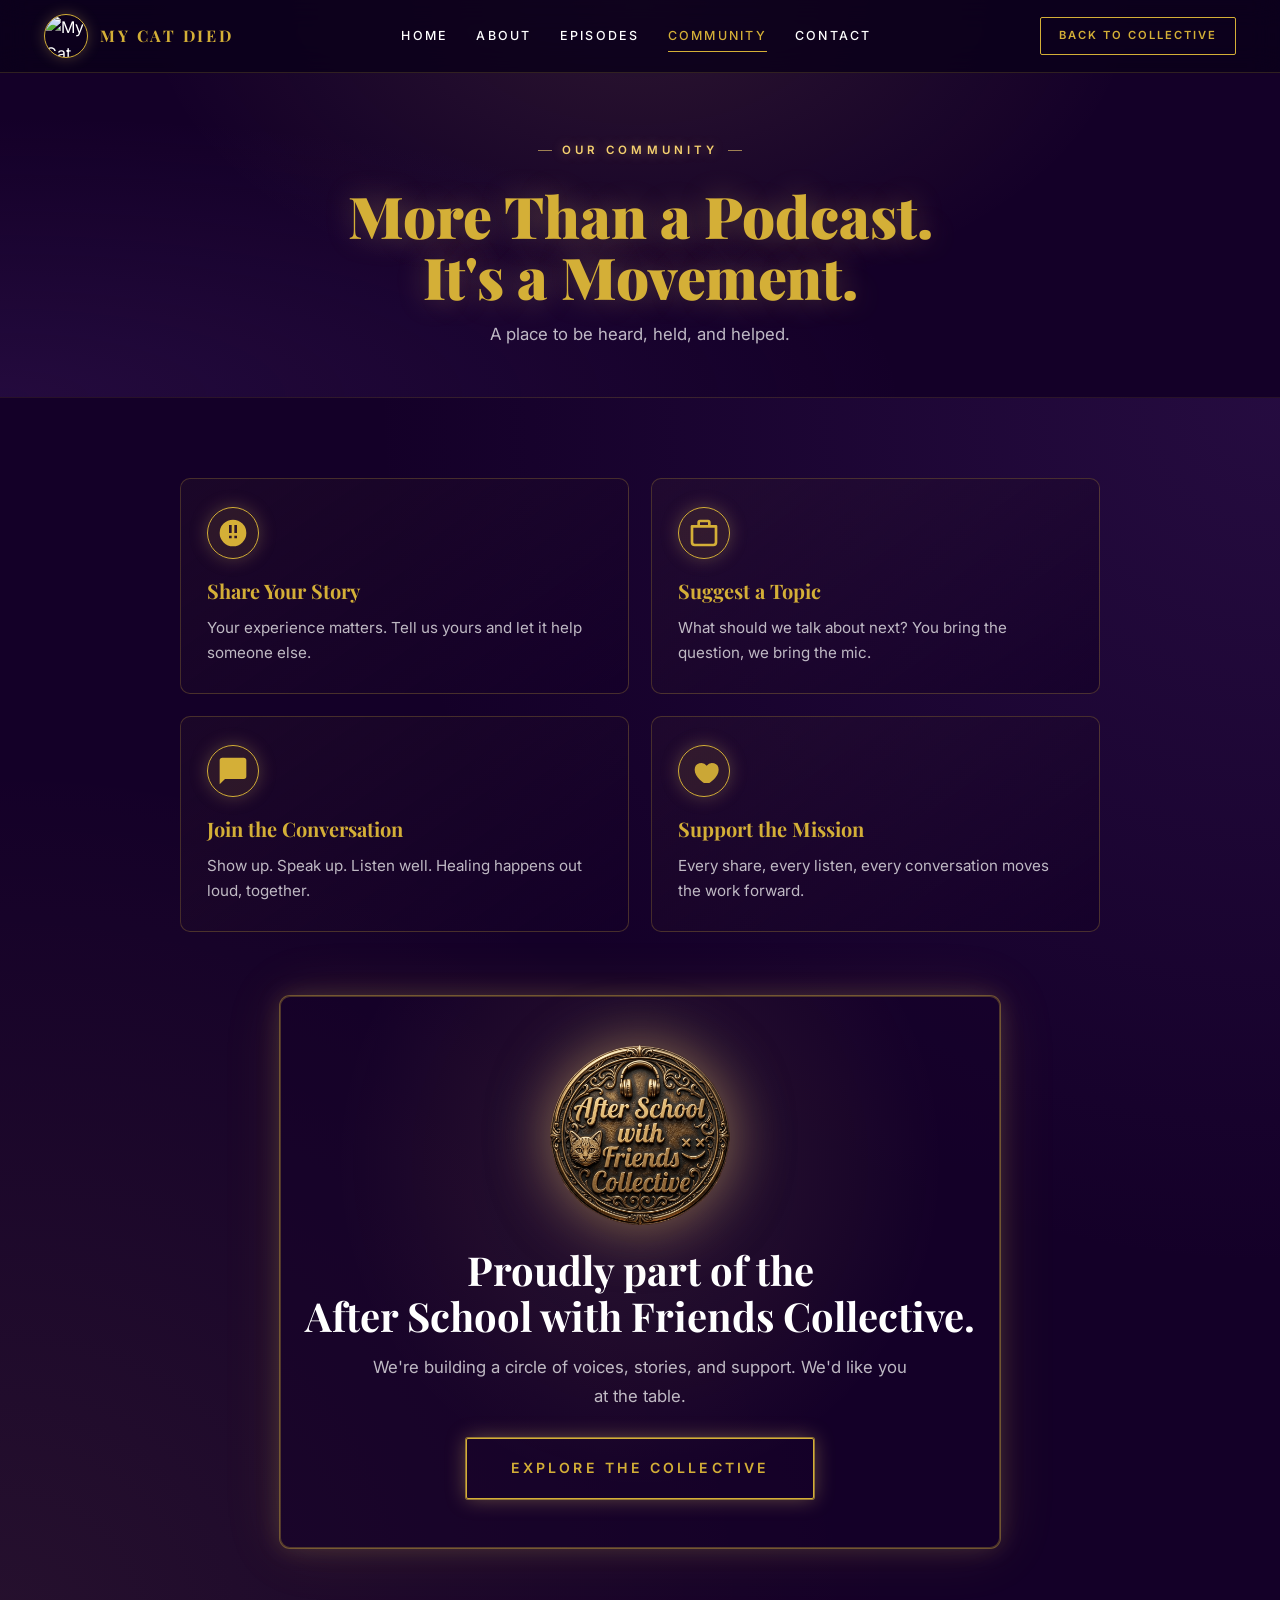
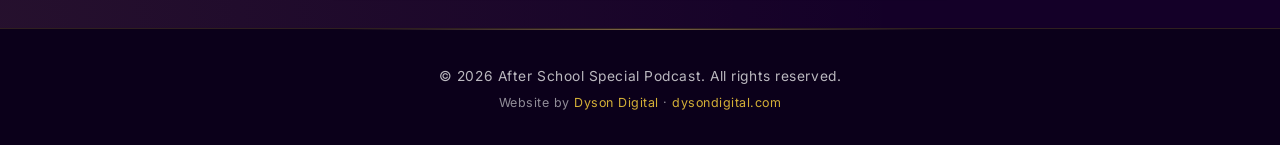
==== community.html @ bdb58368 "Add files via upload" ====
<!DOCTYPE html>
<html lang="en">
<head>
  <meta charset="UTF-8" />
  <meta name="viewport" content="width=device-width, initial-scale=1.0" />
  <meta name="theme-color" content="#140028" />

  <title>Community — My Cat Died Podcast</title>
  <meta name="description" content="Share your story. Suggest a topic. Join the conversation. Support the mission. Proudly part of the After School with Friends Collective." />
  <meta name="robots" content="index, follow" />

  <meta property="og:type" content="website" />
  <meta property="og:title" content="Community — My Cat Died" />
  <meta property="og:description" content="More than a podcast. It's a movement." />
  <meta property="og:image" content="images/collective-stamp.png" />
  <meta property="og:url" content="https://mycatdied.com/community.html" />

  <link rel="icon" type="image/png" href="images/logo-cat.png" />
  <link rel="apple-touch-icon" href="images/logo-cat.png" />
  <link rel="shortcut icon" href="images/logo-cat.png" />

  <link rel="preconnect" href="https://fonts.googleapis.com" />
  <link rel="preconnect" href="https://fonts.gstatic.com" crossorigin />
  <link href="https://fonts.googleapis.com/css2?family=Playfair+Display:ital,wght@0,400;0,700;0,900;1,400&family=Inter:wght@300;400;500;600;700&display=swap" rel="stylesheet" />

  <link rel="stylesheet" href="style.css" />

  <script type="application/ld+json">
  {
    "@context": "https://schema.org",
    "@type": "WebPage",
    "name": "Community — My Cat Died",
    "url": "https://mycatdied.com/community.html"
  }
  </script>

  <!-- Google tag (gtag.js) -->
  <script async src="https://www.googletagmanager.com/gtag/js?id=G-XLEHWOXNBV"></script>
  <script>
    window.dataLayer = window.dataLayer || [];
    function gtag(){dataLayer.push(arguments);}
    gtag('js', new Date());
    gtag('config', 'G-XLEHWOXNBV');
  </script>

  <!-- Microsoft Clarity -->
  <script type="text/javascript">
    (function(c,l,a,r,i,t,y){
      c[a]=c[a]||function(){(c[a].q=c[a].q||[]).push(arguments)};
      t=l.createElement(r);t.async=1;t.src="https://www.clarity.ms/tag/"+i;
      y=l.getElementsByTagName(r)[0];y.parentNode.insertBefore(t,y);
    })(window, document, "clarity", "script", "w18806kn40");
  </script>
</head>
<body>

  <header class="site-header" id="siteHeader">
    <div class="container header-inner">
      <a href="index.html" class="brand" aria-label="My Cat Died home">
        <img src="images/logo-cat.png" alt="My Cat Died" width="48" height="48" loading="eager" />
        <span class="brand-text">MY CAT DIED</span>
      </a>
      <nav class="primary-nav" aria-label="Primary">
        <a href="index.html">Home</a>
        <a href="about.html">About</a>
        <a href="episodes.html">Episodes</a>
        <a href="community.html" class="active">Community</a>
        <a href="contact.html">Contact</a>
      </nav>
      <a href="https://afterschoolspecialpodcast.com/collective.html" class="btn-collective" target="_blank" rel="noopener">Back to Collective</a>
      <button class="nav-toggle" id="navToggle" aria-label="Open menu" aria-expanded="false" aria-controls="mobileMenu">
        <span></span><span></span><span></span>
      </button>
    </div>
    <div class="mobile-menu" id="mobileMenu" aria-hidden="true">
      <a href="index.html">Home</a>
      <a href="about.html">About</a>
      <a href="episodes.html">Episodes</a>
      <a href="community.html">Community</a>
      <a href="contact.html">Contact</a>
      <a href="https://afterschoolspecialpodcast.com/collective.html" class="mobile-collective" target="_blank" rel="noopener">Back to Collective</a>
    </div>
  </header>

  <main>
    <section class="page-hero">
      <div class="container reveal">
        <span class="section-kicker">Our Community</span>
        <h1 class="page-title">More Than a Podcast.<br/>It's a Movement.</h1>
        <p class="page-sub">A place to be heard, held, and helped.</p>
      </div>
    </section>

    <section class="community-grid-section">
      <div class="container">
        <ul class="community-grid">
          <li class="community-card reveal">
            <div class="community-icon" aria-hidden="true">
              <svg viewBox="0 0 24 24" width="32" height="32"><path fill="currentColor" d="M12 2a10 10 0 1 0 10 10A10 10 0 0 0 12 2Zm-1 14H9v-2h2Zm0-4H9V6h2Zm4 4h-2v-2h2Zm0-4h-2V6h2Z"/></svg>
            </div>
            <h3>Share Your Story</h3>
            <p>Your experience matters. Tell us yours and let it help someone else.</p>
          </li>

          <li class="community-card reveal">
            <div class="community-icon" aria-hidden="true">
              <svg viewBox="0 0 24 24" width="32" height="32"><path fill="currentColor" d="M21 6h-4V4a2 2 0 0 0-2-2H9a2 2 0 0 0-2 2v2H3a1 1 0 0 0-1 1v12a3 3 0 0 0 3 3h14a3 3 0 0 0 3-3V7a1 1 0 0 0-1-1ZM9 4h6v2H9Zm11 15a1 1 0 0 1-1 1H5a1 1 0 0 1-1-1V8h16Z"/></svg>
            </div>
            <h3>Suggest a Topic</h3>
            <p>What should we talk about next? You bring the question, we bring the mic.</p>
          </li>

          <li class="community-card reveal">
            <div class="community-icon" aria-hidden="true">
              <svg viewBox="0 0 24 24" width="32" height="32"><path fill="currentColor" d="M20 2H4a2 2 0 0 0-2 2v18l4-4h14a2 2 0 0 0 2-2V4a2 2 0 0 0-2-2Z"/></svg>
            </div>
            <h3>Join the Conversation</h3>
            <p>Show up. Speak up. Listen well. Healing happens out loud, together.</p>
          </li>

          <li class="community-card reveal">
            <div class="community-icon" aria-hidden="true">
              <svg viewBox="0 0 24 24" width="32" height="32"><path fill="currentColor" d="M12 21s-7-4.5-7-10a5 5 0 0 1 9-3 5 5 0 0 1 9 3c0 5.5-7 10-7 10z" opacity=".95"/></svg>
            </div>
            <h3>Support the Mission</h3>
            <p>Every share, every listen, every conversation moves the work forward.</p>
          </li>
        </ul>

        <div class="community-collective reveal">
          <img src="images/collective-stamp.png" alt="After School with Friends Collective seal" width="180" height="180" loading="lazy" class="community-stamp" />
          <h2 class="section-title">Proudly part of the<br/>After School with Friends Collective.</h2>
          <p>We're building a circle of voices, stories, and support. We'd like you at the table.</p>
          <a href="https://afterschoolspecialpodcast.com/collective.html" class="btn btn-gold btn-large btn-glow" target="_blank" rel="noopener">Explore the Collective</a>
        </div>
      </div>
    </section>
  </main>

  <footer class="site-footer">
    <div class="container">
      <p class="footer-copy">&copy; 2026 After School Special Podcast. All rights reserved.</p>
      <p class="footer-credit">Website by <a href="https://dysondigital.com/" target="_blank" rel="noopener">Dyson Digital</a> &middot; <a href="https://dysondigital.com/" target="_blank" rel="noopener">dysondigital.com</a></p>
    </div>
  </footer>

  <script src="script.js" defer></script>
</body>
</html>
---- style.css ----
/* =================================================================
   MY CAT DIED — After School with Friends Collective
   Multi-page external stylesheet
   Aesthetic: Sci-Fi Pop Art × Art Deco × Neon Glow × Poster Composition
   ================================================================= */

/* ---------- Tokens ---------- */
:root {
  --bg-base:        #0b001a;
  --bg-lifted:      #140028;
  --bg-secondary:   #1a0033;
  --bg-soft:        #f8f4ff;

  --gold:           #d4af37;
  --gold-warm:      #b8932e;
  --glow:           #f5d06f;
  --glow-soft:      rgba(245, 208, 111, 0.35);

  --text-light:     #ffffff;
  --text-dark:      #1a0033;
  --text-muted:     rgba(255, 255, 255, 0.72);
  --text-muted-2:   rgba(255, 255, 255, 0.55);

  --font-display:   'Playfair Display', Georgia, serif;
  --font-body:      'Inter', -apple-system, BlinkMacSystemFont, 'Segoe UI', sans-serif;

  --max-w:          1240px;
  --pad-section:    80px;
  --pad-section-m:  48px;
  --radius-sm:      4px;
  --radius-md:      10px;

  --glow-gold:      0 0 0 1px rgba(212, 175, 55, 0.4),
                    0 0 24px rgba(245, 208, 111, 0.18),
                    0 0 60px rgba(212, 175, 55, 0.12);
  --glow-button:    0 0 0 1px rgba(212, 175, 55, 0.6),
                    0 0 20px rgba(245, 208, 111, 0.35);
  --glow-button-hv: 0 0 0 1px rgba(245, 208, 111, 0.9),
                    0 0 32px rgba(245, 208, 111, 0.6),
                    0 0 60px rgba(245, 208, 111, 0.3);

  --ease:           cubic-bezier(0.4, 0, 0.2, 1);
  --header-h:       72px;
}

/* ---------- Reset ---------- */
*, *::before, *::after { box-sizing: border-box; }
html { scroll-behavior: smooth; -webkit-text-size-adjust: 100%; }
body {
  margin: 0;
  font-family: var(--font-body);
  font-weight: 400;
  line-height: 1.6;
  color: var(--text-light);
  background: var(--bg-base);
  overflow-x: hidden;
  min-height: 100vh;
  -webkit-font-smoothing: antialiased;
  -moz-osx-font-smoothing: grayscale;
}
img, video, iframe { display: block; max-width: 100%; }
a { color: inherit; text-decoration: none; }
button { font-family: inherit; cursor: pointer; border: none; background: none; }
input, textarea { font-family: inherit; }

.container {
  max-width: var(--max-w);
  margin: 0 auto;
  padding-left: 24px;
  padding-right: 24px;
  width: 100%;
}

.reveal {
  opacity: 0;
  transform: translateY(20px);
  transition: opacity 0.8s var(--ease), transform 0.8s var(--ease);
}
.reveal.is-visible { opacity: 1; transform: translateY(0); }

/* =================================================================
   HEADER
   ================================================================= */
.site-header {
  position: fixed;
  top: 0; left: 0; right: 0;
  z-index: 100;
  padding: 14px 0;
  background: rgba(11, 0, 26, 0.85);
  backdrop-filter: blur(14px);
  -webkit-backdrop-filter: blur(14px);
  border-bottom: 1px solid rgba(212, 175, 55, 0.18);
  transition: padding 0.3s var(--ease), background 0.3s var(--ease);
}
.site-header.scrolled {
  padding: 10px 0;
  background: rgba(11, 0, 26, 0.95);
  border-bottom-color: rgba(212, 175, 55, 0.3);
}
.header-inner {
  display: flex;
  align-items: center;
  justify-content: space-between;
  gap: 20px;
}
.brand {
  display: flex;
  align-items: center;
  gap: 12px;
  flex-shrink: 0;
}
.brand img {
  width: 44px; height: 44px;
  border-radius: 50%;
  border: 1.5px solid var(--gold);
  object-fit: cover;
  box-shadow: 0 0 14px rgba(245, 208, 111, 0.25);
}
.brand-text {
  font-family: var(--font-display);
  font-weight: 700;
  font-size: 1rem;
  letter-spacing: 0.16em;
  color: var(--gold);
}
.primary-nav {
  display: flex;
  gap: 28px;
  flex: 1;
  justify-content: center;
}
.primary-nav a {
  font-size: 0.78rem;
  font-weight: 500;
  letter-spacing: 0.18em;
  text-transform: uppercase;
  color: var(--text-light);
  position: relative;
  padding: 4px 0;
  transition: color 0.25s var(--ease);
}
.primary-nav a::after {
  content: "";
  position: absolute;
  left: 0; bottom: -2px;
  width: 0; height: 1px;
  background: var(--gold);
  transition: width 0.3s var(--ease);
}
.primary-nav a:hover { color: var(--gold); }
.primary-nav a:hover::after,
.primary-nav a.active::after { width: 100%; }
.primary-nav a.active { color: var(--gold); }

.btn-collective {
  display: inline-block;
  padding: 9px 18px;
  font-size: 0.7rem;
  font-weight: 600;
  letter-spacing: 0.18em;
  text-transform: uppercase;
  color: var(--gold);
  border: 1px solid var(--gold);
  border-radius: 2px;
  white-space: nowrap;
  transition: background 0.25s var(--ease), color 0.25s var(--ease),
              box-shadow 0.25s var(--ease), transform 0.25s var(--ease);
  flex-shrink: 0;
}
.btn-collective:hover {
  background: var(--gold);
  color: var(--text-dark);
  box-shadow: 0 0 22px rgba(245, 208, 111, 0.45);
  transform: translateY(-1px);
}

.nav-toggle {
  display: none;
  width: 42px; height: 42px;
  padding: 9px;
  border: 1px solid rgba(212, 175, 55, 0.4);
  border-radius: var(--radius-sm);
  flex-direction: column;
  justify-content: space-between;
}
.nav-toggle span {
  display: block;
  height: 2px;
  background: var(--gold);
  transition: transform 0.3s var(--ease), opacity 0.3s var(--ease);
}
.nav-toggle.open span:nth-child(1) { transform: translateY(8px) rotate(45deg); }
.nav-toggle.open span:nth-child(2) { opacity: 0; }
.nav-toggle.open span:nth-child(3) { transform: translateY(-8px) rotate(-45deg); }

.mobile-menu {
  display: none;
  flex-direction: column;
  background: var(--bg-secondary);
  border-top: 1px solid rgba(212, 175, 55, 0.22);
  max-height: 0;
  overflow: hidden;
  transition: max-height 0.4s var(--ease);
}
.mobile-menu.open { max-height: 500px; }
.mobile-menu a {
  padding: 16px 24px;
  border-bottom: 1px solid rgba(212, 175, 55, 0.08);
  font-size: 0.86rem;
  letter-spacing: 0.18em;
  text-transform: uppercase;
  color: var(--text-light);
  transition: color 0.2s var(--ease), background 0.2s var(--ease);
}
.mobile-menu a:last-child { border-bottom: none; }
.mobile-menu a:hover { color: var(--gold); background: rgba(212, 175, 55, 0.05); }
.mobile-collective { color: var(--gold) !important; }

/* =================================================================
   BUTTONS
   ================================================================= */
.btn {
  display: inline-block;
  padding: 14px 32px;
  font-size: 0.82rem;
  font-weight: 600;
  letter-spacing: 0.22em;
  text-transform: uppercase;
  border-radius: 2px;
  border: 1.5px solid transparent;
  white-space: nowrap;
  transition: transform 0.25s var(--ease), box-shadow 0.3s var(--ease),
              background 0.25s var(--ease), color 0.25s var(--ease),
              border-color 0.25s var(--ease);
}
.btn-large { padding: 18px 44px; font-size: 0.88rem; }
.btn-gold {
  background: transparent;
  color: var(--gold);
  border-color: var(--gold);
  box-shadow: var(--glow-button);
}
.btn-gold:hover {
  background: var(--gold);
  color: var(--text-dark);
  border-color: var(--glow);
  transform: translateY(-2px) scale(1.02);
  box-shadow: var(--glow-button-hv);
}
.btn-glow { box-shadow: var(--glow-button); }

/* =================================================================
   HERO — LAYERED SCENE + VIDEO FOREGROUND
   ================================================================= */
.hero {
  position: relative;
  min-height: 100vh;
  padding-top: var(--header-h);
  display: flex;
  align-items: center;
  overflow: hidden;
  background: var(--bg-base);
}

.hero-scene {
  position: absolute;
  inset: 0;
  z-index: 0;
  pointer-events: none;
  overflow: hidden;
}
.hero-scene .layer {
  position: absolute;
  display: block;
  pointer-events: none;
  will-change: transform;
}

/* L1 — Sky background */
.layer-bg {
  top: 0; left: -2%;
  width: 104%;
  height: 100%;
  object-fit: cover;
  animation: drift-bg 60s ease-in-out infinite alternate;
}
@keyframes drift-bg {
  from { transform: translateX(0); }
  to   { transform: translateX(-2%); }
}

/* L2 — City far */
.layer-city-1 {
  bottom: 0; left: -3%;
  width: 106%;
  opacity: 0.85;
  animation: drift-city-far 70s ease-in-out infinite alternate;
}
@keyframes drift-city-far {
  from { transform: translateX(0); }
  to   { transform: translateX(2%); }
}

/* L3 — City near */
.layer-city-3 {
  bottom: 0; left: -5%;
  width: 110%;
  animation: drift-city-near 40s ease-in-out infinite alternate;
}
@keyframes drift-city-near {
  from { transform: translateX(0); }
  to   { transform: translateX(3%); }
}

/* L4 — Palms */
.layer-palms {
  bottom: 0; right: -2%;
  width: 50%;
  max-width: 700px;
  transform-origin: bottom center;
  animation: sway 8s ease-in-out infinite;
}
@keyframes sway {
  0%, 100% { transform: rotate(-0.6deg); }
  50%      { transform: rotate(0.6deg); }
}

/* Ships — three independent drift paths */
.layer-ship-1 {
  top: 14%;
  left: 10%;
  width: 14%;
  max-width: 200px;
  min-width: 80px;
  filter: drop-shadow(0 0 18px rgba(245, 208, 111, 0.45));
  animation: ship-float-1 12s ease-in-out infinite;
}
@keyframes ship-float-1 {
  0%   { transform: translate(0, 0); }
  25%  { transform: translate(10px, -8px); }
  50%  { transform: translate(0, -14px); }
  75%  { transform: translate(-10px, -6px); }
  100% { transform: translate(0, 0); }
}

.layer-ship-2 {
  top: 6%;
  right: 18%;
  width: 11%;
  max-width: 150px;
  min-width: 60px;
  filter: drop-shadow(0 0 14px rgba(245, 208, 111, 0.4));
  animation: ship-float-2 16s ease-in-out infinite;
}
@keyframes ship-float-2 {
  0%   { transform: translate(0, 0) rotate(-2deg); }
  33%  { transform: translate(-14px, 6px) rotate(-1deg); }
  66%  { transform: translate(8px, -8px) rotate(-3deg); }
  100% { transform: translate(0, 0) rotate(-2deg); }
}

.layer-ship-3 {
  top: 22%;
  right: 6%;
  width: 9%;
  max-width: 130px;
  min-width: 50px;
  filter: drop-shadow(0 0 12px rgba(245, 208, 111, 0.4));
  animation: ship-float-3 20s ease-in-out infinite;
}
@keyframes ship-float-3 {
  0%   { transform: translate(0, 0); }
  50%  { transform: translate(-18px, -10px); }
  100% { transform: translate(0, 0); }
}

/* =================================================================
   VIDEO FOREGROUND — the focal point
   ================================================================= */
.hero-video-stage {
  position: absolute;
  bottom: 0;
  right: 0;
  width: 58%;
  max-width: 820px;
  height: 88%;
  z-index: 5;
  pointer-events: none;
  display: flex;
  align-items: flex-end;
  justify-content: center;
}
.hero-video-glow {
  position: absolute;
  inset: 0;
  background: radial-gradient(ellipse at 50% 55%,
    rgba(245, 208, 111, 0.32) 0%,
    rgba(212, 175, 55, 0.18) 30%,
    transparent 65%);
  filter: blur(18px);
  animation: glow-pulse 5s ease-in-out infinite;
  z-index: -1;
  pointer-events: none;
}
@keyframes glow-pulse {
  0%, 100% { opacity: 0.7; }
  50%      { opacity: 1; }
}
.hero-video {
  width: 100%;
  height: 100%;
  object-fit: contain;
  object-position: bottom center;
  filter: brightness(1.08) saturate(1.05);
  animation: video-breathe 7s ease-in-out infinite;
  border-radius: 0;
  background: transparent;
}
@keyframes video-breathe {
  0%, 100% { transform: translateY(0) scale(1); }
  50%      { transform: translateY(-4px) scale(1.012); }
}

/* Bottom edge fade so layers blend into next section */
.hero::after {
  content: "";
  position: absolute;
  bottom: 0; left: 0; right: 0;
  height: 80px;
  background: linear-gradient(180deg, transparent, var(--bg-base));
  z-index: 9;
  pointer-events: none;
}

/* Hero copy */
.hero-content {
  position: relative;
  z-index: 10;
  width: 100%;
  padding: 60px 0 80px;
}
.hero-copy {
  max-width: 580px;
  animation: fadeUp 1.2s var(--ease) both;
}
@keyframes fadeUp {
  from { opacity: 0; transform: translateY(24px); }
  to   { opacity: 1; transform: translateY(0); }
}
.hero-logo {
  width: 240px;
  height: auto;
  margin-bottom: 24px;
  filter: drop-shadow(0 0 20px rgba(245, 208, 111, 0.4));
}
.hero-title {
  font-family: var(--font-display);
  font-weight: 900;
  font-size: clamp(2.6rem, 7vw, 5.5rem);
  letter-spacing: 0.02em;
  line-height: 0.95;
  margin: 0 0 14px;
  color: var(--gold);
  text-shadow: 0 0 40px rgba(245, 208, 111, 0.45),
               0 4px 18px rgba(0, 0, 0, 0.6);
}
.hero-tagline {
  font-family: var(--font-display);
  font-style: italic;
  font-weight: 400;
  font-size: clamp(1.1rem, 2.4vw, 1.6rem);
  color: var(--glow);
  margin: 0 0 32px;
  text-shadow: 0 2px 12px rgba(0, 0, 0, 0.5);
}
.hero-ctas {
  display: flex;
  align-items: center;
  flex-wrap: wrap;
  gap: 18px;
}
.platform-icons {
  display: flex;
  gap: 10px;
  list-style: none;
  margin: 0;
  padding: 0;
}
.platform-icons a {
  display: inline-flex;
  align-items: center;
  justify-content: center;
  width: 42px;
  height: 42px;
  border-radius: 50%;
  background: rgba(11, 0, 26, 0.55);
  border: 1px solid rgba(212, 175, 55, 0.5);
  color: var(--gold);
  transition: transform 0.25s var(--ease), color 0.25s var(--ease),
              border-color 0.25s var(--ease), box-shadow 0.25s var(--ease);
}
.platform-icons a:hover {
  color: var(--glow);
  border-color: var(--glow);
  transform: translateY(-2px);
  box-shadow: 0 0 18px rgba(245, 208, 111, 0.5);
}

/* =================================================================
   SECTION HEADS
   ================================================================= */
.section-head { text-align: center; margin-bottom: 40px; }
.section-kicker {
  display: inline-block;
  font-size: 0.72rem;
  font-weight: 600;
  letter-spacing: 0.35em;
  text-transform: uppercase;
  color: var(--glow);
  margin-bottom: 14px;
  position: relative;
  padding: 0 24px;
  text-shadow: 0 0 12px rgba(245, 208, 111, 0.4);
}
.section-kicker::before,
.section-kicker::after {
  content: "";
  position: absolute;
  top: 50%;
  width: 14px; height: 1px;
  background: var(--glow);
  opacity: 0.6;
}
.section-kicker::before { left: 0; }
.section-kicker::after  { right: 0; }
.section-title {
  font-family: var(--font-display);
  font-weight: 700;
  font-size: clamp(1.8rem, 4vw, 2.5rem);
  line-height: 1.15;
  margin: 0 0 14px;
  color: var(--text-light);
}
.section-sub {
  font-size: 1rem;
  color: var(--text-muted);
  max-width: 620px;
  margin: 0 auto;
  line-height: 1.7;
}

/* =================================================================
   2. PODCAST STRIP
   ================================================================= */
.description {
  padding: var(--pad-section) 0;
  background:
    radial-gradient(ellipse at 50% 0%, rgba(212, 175, 55, 0.08), transparent 50%),
    var(--bg-lifted);
  text-align: center;
}
.description-title {
  font-family: var(--font-display);
  font-weight: 700;
  font-size: clamp(1.5rem, 3.5vw, 2.2rem);
  margin: 0 0 18px;
  color: var(--gold);
  letter-spacing: 0.04em;
  text-transform: uppercase;
}
.description-sub {
  margin: 6px auto;
  font-size: 1.05rem;
  color: var(--text-muted);
  max-width: 720px;
  line-height: 1.7;
}

/* =================================================================
   3. FEATURED EPISODE
   ================================================================= */
.featured {
  padding: var(--pad-section) 0;
  background:
    radial-gradient(ellipse at 80% 100%, rgba(107, 58, 160, 0.18), transparent 50%),
    var(--bg-secondary);
}
.featured-frame {
  max-width: 860px;
  margin: 0 auto;
  padding: 18px;
  background: linear-gradient(145deg, rgba(212, 175, 55, 0.05), rgba(20, 0, 40, 0.6));
  border: 1px solid var(--gold);
  border-radius: var(--radius-md);
  box-shadow: var(--glow-gold);
  transition: box-shadow 0.3s var(--ease), transform 0.3s var(--ease);
}
.featured-frame:hover {
  transform: translateY(-2px);
  box-shadow: 0 0 0 1px rgba(245, 208, 111, 0.6),
              0 0 32px rgba(245, 208, 111, 0.3),
              0 0 80px rgba(212, 175, 55, 0.18);
}
.featured-frame-spacer { margin-top: 56px; }
.spotify-embed {
  width: 100%;
  border: 0;
  border-radius: var(--radius-sm);
  background: var(--bg-secondary);
  display: block;
}

/* =================================================================
   4. PROUDLY PART OF
   ================================================================= */
.proudly {
  padding: calc(var(--pad-section) + 20px) 0;
  background:
    radial-gradient(ellipse at 50% 30%, rgba(245, 208, 111, 0.12), transparent 55%),
    radial-gradient(ellipse at 20% 80%, rgba(107, 58, 160, 0.25), transparent 50%),
    linear-gradient(180deg, var(--bg-secondary), var(--bg-lifted));
  position: relative;
  overflow: hidden;
  text-align: center;
}
.proudly-compact { padding: var(--pad-section) 0; }
.proudly-watermark {
  position: absolute;
  top: 50%; left: 50%;
  transform: translate(-50%, -50%);
  width: 90%;
  max-width: 700px;
  height: auto;
  opacity: 0.05;
  pointer-events: none;
  filter: brightness(2);
}
.proudly-inner {
  position: relative;
  z-index: 1;
  max-width: 720px;
}
.proudly-stamp {
  width: 180px; height: 180px;
  margin: 0 auto 32px;
  object-fit: contain;
  filter: drop-shadow(0 0 30px rgba(245, 208, 111, 0.5));
  animation: stamp-float 5s ease-in-out infinite;
}
.proudly-compact .proudly-stamp {
  width: 140px; height: 140px;
  margin-bottom: 22px;
}
@keyframes stamp-float {
  0%, 100% { transform: translateY(0); }
  50%      { transform: translateY(-6px); }
}
.proudly-title {
  font-family: var(--font-display);
  font-weight: 700;
  font-size: clamp(1.6rem, 4vw, 2.4rem);
  margin: 0 0 18px;
  color: var(--text-light);
  text-shadow: 0 0 30px rgba(245, 208, 111, 0.25);
  line-height: 1.2;
}
.proudly-text {
  font-size: 1.05rem;
  color: var(--text-muted);
  margin: 0 auto 32px;
  max-width: 540px;
  line-height: 1.7;
}

/* =================================================================
   5. QUOTE
   ================================================================= */
.quote-section {
  padding: calc(var(--pad-section) + 10px) 0;
  background:
    radial-gradient(ellipse at 50% 50%, rgba(212, 175, 55, 0.06), transparent 60%),
    var(--bg-base);
  text-align: center;
}
.quote-section .container {
  display: flex;
  flex-direction: column;
  align-items: center;
  gap: 18px;
}
.big-quote {
  font-family: var(--font-display);
  font-style: italic;
  font-weight: 700;
  font-size: clamp(1.4rem, 3.6vw, 2.4rem);
  line-height: 1.45;
  margin: 0;
  color: var(--gold);
  max-width: 880px;
  text-shadow: 0 0 24px rgba(245, 208, 111, 0.3);
}
.quote-stars {
  font-size: 1.6rem;
  color: var(--gold);
  text-shadow: 0 0 16px rgba(245, 208, 111, 0.6);
}

/* =================================================================
   FOOTER
   ================================================================= */
.site-footer {
  background: var(--bg-base);
  padding: 36px 0 32px;
  border-top: 1px solid rgba(212, 175, 55, 0.18);
  text-align: center;
  position: relative;
}
.site-footer::before {
  content: "";
  position: absolute;
  top: 0; left: 50%;
  transform: translateX(-50%);
  width: 60%;
  max-width: 600px;
  height: 1px;
  background: linear-gradient(90deg, transparent, var(--glow), transparent);
  opacity: 0.5;
}
.footer-copy {
  margin: 0 0 6px;
  font-size: 0.86rem;
  letter-spacing: 0.04em;
  color: var(--text-muted);
}
.footer-credit {
  margin: 0;
  font-size: 0.78rem;
  letter-spacing: 0.04em;
  color: var(--text-muted-2);
}
.footer-credit a {
  color: var(--gold);
  transition: color 0.25s var(--ease), text-shadow 0.25s var(--ease);
}
.footer-credit a:hover {
  color: var(--glow);
  text-shadow: 0 0 12px rgba(245, 208, 111, 0.5);
}

/* =================================================================
   PAGE HERO
   ================================================================= */
.page-hero {
  padding-top: calc(var(--header-h) + 64px);
  padding-bottom: 48px;
  text-align: center;
  background:
    radial-gradient(ellipse at 50% 0%, rgba(245, 208, 111, 0.1), transparent 55%),
    radial-gradient(ellipse at 0% 100%, rgba(107, 58, 160, 0.18), transparent 50%),
    var(--bg-lifted);
  border-bottom: 1px solid rgba(212, 175, 55, 0.1);
}
.page-title {
  font-family: var(--font-display);
  font-weight: 900;
  font-size: clamp(2.2rem, 5.5vw, 3.6rem);
  line-height: 1.05;
  margin: 12px 0 14px;
  color: var(--gold);
  text-shadow: 0 0 30px rgba(245, 208, 111, 0.3);
}
.page-sub {
  font-size: 1.05rem;
  color: var(--text-muted);
  max-width: 640px;
  margin: 0 auto;
  line-height: 1.7;
}
.page-hero-mic-inner {
  display: flex;
  align-items: center;
  justify-content: center;
  gap: 28px;
  text-align: left;
  flex-wrap: wrap;
}
.page-hero-mic-inner > div { text-align: left; }
.page-hero-icon {
  filter: drop-shadow(0 0 24px rgba(245, 208, 111, 0.5));
  animation: stamp-float 5s ease-in-out infinite;
}

/* =================================================================
   ABOUT PAGE
   ================================================================= */
.about-section {
  padding: var(--pad-section) 0;
  background:
    radial-gradient(ellipse at 100% 30%, rgba(107, 58, 160, 0.18), transparent 50%),
    var(--bg-lifted);
}
.about-grid {
  display: grid;
  grid-template-columns: 1fr 1fr;
  gap: 56px;
  align-items: center;
}
.about-image-frame {
  position: relative;
  border: 1px solid var(--gold);
  border-radius: var(--radius-md);
  padding: 14px;
  background: linear-gradient(145deg, rgba(212, 175, 55, 0.06), rgba(20, 0, 40, 0.6));
  box-shadow: var(--glow-gold);
}
.about-image-frame img {
  width: 100%;
  height: auto;
  border-radius: var(--radius-sm);
  display: block;
}
.about-text p {
  font-size: 1.05rem;
  color: var(--text-muted);
  line-height: 1.75;
  margin: 0 0 16px;
}
.about-quote {
  margin: 28px 0;
  padding: 22px 24px;
  border-left: 2px solid var(--gold);
  background: rgba(212, 175, 55, 0.04);
  border-radius: 0 var(--radius-sm) var(--radius-sm) 0;
  font-family: var(--font-display);
  font-style: italic;
  font-size: 1.1rem;
  color: var(--text-light);
  line-height: 1.6;
}
.about-quote .quote-mark {
  font-family: var(--font-display);
  font-size: 3rem;
  line-height: 0;
  color: var(--gold);
  opacity: 0.5;
  vertical-align: -0.4em;
  margin-right: 4px;
}
.about-quote-cite {
  margin-top: 10px;
  font-size: 0.85rem;
  font-style: normal;
  letter-spacing: 0.15em;
  color: var(--gold);
  text-transform: uppercase;
}

/* =================================================================
   EPISODES PAGE
   ================================================================= */
.episodes {
  padding: var(--pad-section) 0;
  background:
    radial-gradient(ellipse at 0% 50%, rgba(107, 58, 160, 0.18), transparent 50%),
    var(--bg-lifted);
}
.episode-list {
  list-style: none;
  margin: 0 auto 48px;
  padding: 0;
  max-width: 860px;
  display: flex;
  flex-direction: column;
  gap: 16px;
}
.episode-card {
  display: flex;
  align-items: center;
  gap: 20px;
  padding: 18px 22px;
  background: linear-gradient(145deg, rgba(212, 175, 55, 0.05), rgba(20, 0, 40, 0.6));
  border: 1px solid rgba(212, 175, 55, 0.3);
  border-radius: var(--radius-md);
  transition: transform 0.25s var(--ease),
              border-color 0.25s var(--ease),
              box-shadow 0.25s var(--ease);
}
.episode-card:hover {
  transform: translateY(-2px);
  border-color: var(--gold);
  box-shadow: 0 0 24px rgba(245, 208, 111, 0.2);
}
.episode-icon {
  flex-shrink: 0;
  filter: drop-shadow(0 0 14px rgba(245, 208, 111, 0.4));
}
.episode-meta { flex: 1; min-width: 0; }
.episode-title {
  font-family: var(--font-display);
  font-weight: 700;
  font-size: 1.2rem;
  margin: 0 0 4px;
  color: var(--gold);
}
.episode-desc { margin: 0; font-size: 0.92rem; color: var(--text-muted); }
.episode-play {
  flex-shrink: 0;
  display: inline-flex;
  align-items: center;
  justify-content: center;
  width: 46px; height: 46px;
  border-radius: 50%;
  border: 1.5px solid var(--gold);
  color: var(--gold);
  background: rgba(11, 0, 26, 0.5);
  transition: background 0.25s var(--ease), color 0.25s var(--ease),
              transform 0.25s var(--ease), box-shadow 0.25s var(--ease);
}
.episode-play:hover {
  background: var(--gold);
  color: var(--text-dark);
  transform: scale(1.08);
  box-shadow: 0 0 22px rgba(245, 208, 111, 0.55);
}

/* =================================================================
   COMMUNITY PAGE
   ================================================================= */
.community-grid-section {
  padding: var(--pad-section) 0;
  background:
    radial-gradient(ellipse at 100% 0%, rgba(107, 58, 160, 0.2), transparent 50%),
    radial-gradient(ellipse at 0% 100%, rgba(245, 208, 111, 0.08), transparent 50%),
    var(--bg-lifted);
}
.community-grid {
  list-style: none;
  margin: 0 auto 64px;
  padding: 0;
  display: grid;
  grid-template-columns: repeat(2, 1fr);
  gap: 22px;
  max-width: 920px;
}
.community-card {
  padding: 28px 26px;
  background: linear-gradient(145deg, rgba(212, 175, 55, 0.04), rgba(20, 0, 40, 0.7));
  border: 1px solid rgba(212, 175, 55, 0.25);
  border-radius: var(--radius-md);
  transition: transform 0.25s var(--ease),
              border-color 0.25s var(--ease),
              box-shadow 0.25s var(--ease);
}
.community-card:hover {
  transform: translateY(-3px);
  border-color: var(--gold);
  box-shadow: 0 0 24px rgba(245, 208, 111, 0.18);
}
.community-icon {
  display: inline-flex;
  align-items: center;
  justify-content: center;
  width: 52px; height: 52px;
  border-radius: 50%;
  background: rgba(212, 175, 55, 0.1);
  border: 1px solid var(--gold);
  color: var(--gold);
  margin-bottom: 16px;
  box-shadow: 0 0 18px rgba(245, 208, 111, 0.25);
}
.community-card h3 {
  font-family: var(--font-display);
  font-weight: 700;
  font-size: 1.25rem;
  margin: 0 0 8px;
  color: var(--gold);
}
.community-card p {
  margin: 0;
  font-size: 0.95rem;
  color: var(--text-muted);
  line-height: 1.65;
}
.community-collective {
  text-align: center;
  max-width: 720px;
  margin: 0 auto;
  padding: 48px 24px;
  background:
    radial-gradient(ellipse at 50% 30%, rgba(245, 208, 111, 0.1), transparent 60%),
    rgba(20, 0, 40, 0.5);
  border: 1px solid rgba(212, 175, 55, 0.3);
  border-radius: var(--radius-md);
  box-shadow: var(--glow-gold);
}
.community-stamp {
  margin: 0 auto 22px;
  filter: drop-shadow(0 0 30px rgba(245, 208, 111, 0.5));
  animation: stamp-float 5s ease-in-out infinite;
}
.community-collective p {
  color: var(--text-muted);
  font-size: 1.05rem;
  line-height: 1.7;
  margin: 0 auto 28px;
  max-width: 540px;
}

/* =================================================================
   CONTACT PAGE
   ================================================================= */
.contact-section {
  padding: var(--pad-section) 0;
  background:
    radial-gradient(ellipse at 0% 50%, rgba(107, 58, 160, 0.2), transparent 50%),
    radial-gradient(ellipse at 100% 100%, rgba(245, 208, 111, 0.08), transparent 50%),
    var(--bg-lifted);
}
.contact-grid {
  display: grid;
  grid-template-columns: 1fr 1fr;
  gap: 48px;
  align-items: center;
}
.contact-image-frame {
  position: relative;
  border: 1px solid var(--gold);
  border-radius: var(--radius-md);
  padding: 14px;
  background: linear-gradient(145deg, rgba(212, 175, 55, 0.06), rgba(20, 0, 40, 0.6));
  box-shadow: var(--glow-gold);
}
.contact-image-frame img {
  width: 100%;
  height: auto;
  border-radius: var(--radius-sm);
}
.contact-form {
  display: flex;
  flex-direction: column;
  gap: 16px;
  padding: 32px;
  background: linear-gradient(145deg, rgba(212, 175, 55, 0.04), rgba(20, 0, 40, 0.7));
  border: 1px solid rgba(212, 175, 55, 0.3);
  border-radius: var(--radius-md);
  box-shadow: 0 0 30px rgba(245, 208, 111, 0.08);
}
.field { display: flex; flex-direction: column; gap: 8px; }
.field label {
  font-size: 0.7rem;
  font-weight: 600;
  letter-spacing: 0.25em;
  text-transform: uppercase;
  color: var(--gold);
}
.field input,
.field textarea {
  background: rgba(11, 0, 26, 0.5);
  border: 1px solid rgba(212, 175, 55, 0.25);
  border-radius: var(--radius-sm);
  padding: 14px 16px;
  color: var(--text-light);
  font-size: 0.95rem;
  resize: vertical;
  transition: border-color 0.25s var(--ease),
              background 0.25s var(--ease),
              box-shadow 0.25s var(--ease);
}
.field input::placeholder,
.field textarea::placeholder { color: rgba(255, 255, 255, 0.35); }
.field input:focus,
.field textarea:focus {
  outline: none;
  border-color: var(--glow);
  background: rgba(11, 0, 26, 0.75);
  box-shadow: 0 0 0 3px rgba(245, 208, 111, 0.15),
              0 0 20px rgba(245, 208, 111, 0.1);
}
.form-actions {
  flex-direction: row;
  align-items: center;
  gap: 16px;
  flex-wrap: wrap;
  margin-top: 6px;
}
.form-note {
  font-size: 0.85rem;
  color: var(--glow);
  font-style: italic;
}
.form-note.error { color: #ff8a8a; }

/* =================================================================
   RESPONSIVE
   Tiers: >1060 | 769–1060 | ≤1024 | ≤768 | ≤480
   ================================================================= */

/* Small desktop / large tablet */
@media (max-width: 1060px) {
  .container { padding-left: 20px; padding-right: 20px; }
  .primary-nav { gap: 22px; }
  .primary-nav a { font-size: 0.74rem; letter-spacing: 0.16em; }
  .btn-collective { padding: 8px 14px; font-size: 0.66rem; }
  .brand-text { font-size: 0.92rem; }

  .hero-video-stage { width: 56%; }
  .layer-palms { width: 45%; }
  .layer-ship-1 { width: 13%; }
  .layer-ship-2 { width: 10%; }
  .layer-ship-3 { width: 8%; }

  .about-grid, .contact-grid { gap: 36px; }
}

/* iPad / tablet ≤1024 */
@media (max-width: 1024px) {
  .hero-video-stage { width: 58%; max-width: 700px; }
  .hero-copy { max-width: 540px; }

  .featured, .description { padding: 64px 0; }
  .proudly, .about-section, .episodes,
  .community-grid-section, .contact-section { padding: 64px 0; }
}

/* iPad mini / large phone ≤768 */
@media (max-width: 768px) {
  :root { --pad-section: var(--pad-section-m); --header-h: 64px; }
  .container { padding-left: 18px; padding-right: 18px; }

  /* Header → hamburger */
  .primary-nav { display: none; }
  .btn-collective { display: none; }
  .nav-toggle { display: flex; }
  .mobile-menu { display: flex; }
  .brand img { width: 38px; height: 38px; }
  .brand-text { font-size: 0.86rem; letter-spacing: 0.14em; }

  /* Hero: video tucks behind text on right */
  .hero { min-height: 92vh; }
  .hero-content { padding: 40px 0 64px; }
  .hero-copy { max-width: 100%; position: relative; z-index: 11; }

  .hero-video-stage {
    width: 78%;
    max-width: none;
    height: 75%;
    right: -8%;
    bottom: -2%;
    opacity: 0.55;
  }
  .layer-palms { width: 60%; right: -8%; opacity: 0.7; }
  .layer-ship-1 { width: 22%; min-width: 70px; top: 8%; left: 4%; }
  .layer-ship-2 { display: none; }
  .layer-ship-3 { display: none; }

  .hero-logo { width: 180px; }
  .hero-ctas { gap: 14px; }
  .btn { padding: 13px 26px; font-size: 0.78rem; }
  .btn-large { padding: 15px 32px; font-size: 0.82rem; }

  /* Section padding */
  .description, .featured, .proudly, .quote-section,
  .about-section, .episodes, .community-grid-section,
  .contact-section, .page-hero { padding: 48px 0; }
  .page-hero { padding-top: calc(var(--header-h) + 48px); padding-bottom: 36px; }

  /* About / contact stack */
  .about-grid, .contact-grid {
    grid-template-columns: 1fr;
    gap: 32px;
  }
  .about-image-frame, .contact-image-frame {
    max-width: 480px;
    margin: 0 auto;
  }

  /* Episodes */
  .episode-card { padding: 16px 18px; gap: 16px; }
  .episode-icon { width: 48px; height: 48px; }
  .episode-title { font-size: 1.05rem; }

  /* Community */
  .community-grid { grid-template-columns: 1fr; gap: 16px; }
  .community-collective { padding: 36px 22px; }

  /* Featured */
  .featured-frame { padding: 12px; }
  .spotify-embed { height: 320px; }

  /* Proudly */
  .proudly-stamp { width: 140px; height: 140px; margin-bottom: 24px; }
  .proudly-watermark { opacity: 0.06; width: 130%; max-width: none; }

  /* Form */
  .contact-form { padding: 24px 20px; }
  .form-actions { flex-direction: column; align-items: stretch; }
  .form-actions .btn { width: 100%; text-align: center; }

  /* Page hero mic */
  .page-hero-mic-inner {
    flex-direction: column;
    gap: 18px;
    text-align: center;
  }
  .page-hero-mic-inner > div { text-align: center; }
  .page-hero-icon { width: 90px; height: 90px; }

  .site-footer { padding: 30px 0 28px; }
}

/* Small phone ≤480 */
@media (max-width: 480px) {
  .container { padding-left: 16px; padding-right: 16px; }
  .site-header { padding: 10px 0; }

  .hero-logo { width: 150px; }
  .hero-ctas { width: 100%; }
  .platform-icons a { width: 38px; height: 38px; }

  .description-title { font-size: 1.3rem; }
  .description-sub { font-size: 0.95rem; }

  .featured-frame { padding: 8px; }
  .spotify-embed { height: 300px; }

  .proudly-stamp { width: 120px; height: 120px; }

  .big-quote { font-size: 1.2rem; line-height: 1.5; }

  .episode-card { flex-wrap: wrap; }
  .episode-meta { flex: 1 1 calc(100% - 80px); }
  .episode-play { margin-left: auto; }

  .community-card { padding: 22px 20px; }
  .community-collective { padding: 32px 18px; }
  .community-stamp { width: 130px; height: 130px; }

  .footer-copy { font-size: 0.78rem; }
  .footer-credit { font-size: 0.72rem; }
}

/* Reduced motion */
@media (prefers-reduced-motion: reduce) {
  *, *::before, *::after {
    animation-duration: 0.01ms !important;
    animation-iteration-count: 1 !important;
    transition-duration: 0.01ms !important;
    scroll-behavior: auto !important;
  }
  .reveal { opacity: 1; transform: none; }
}
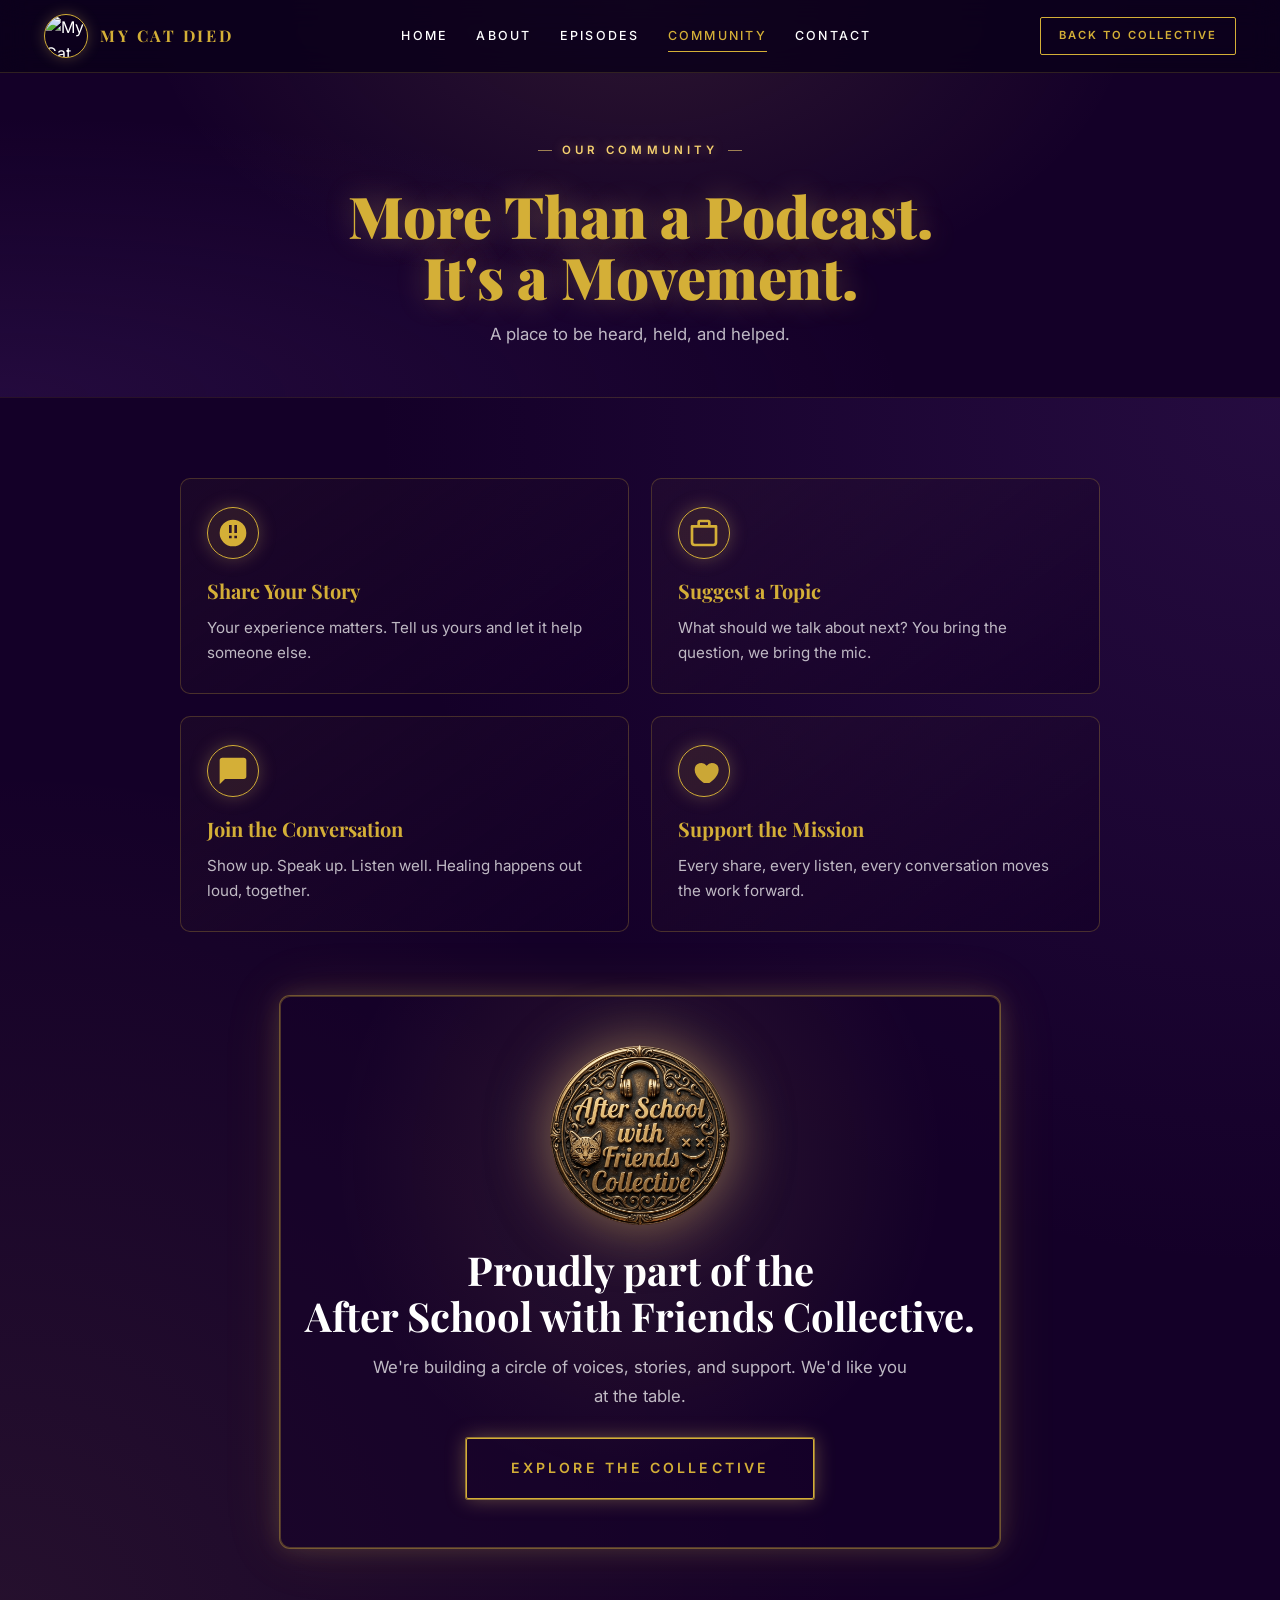
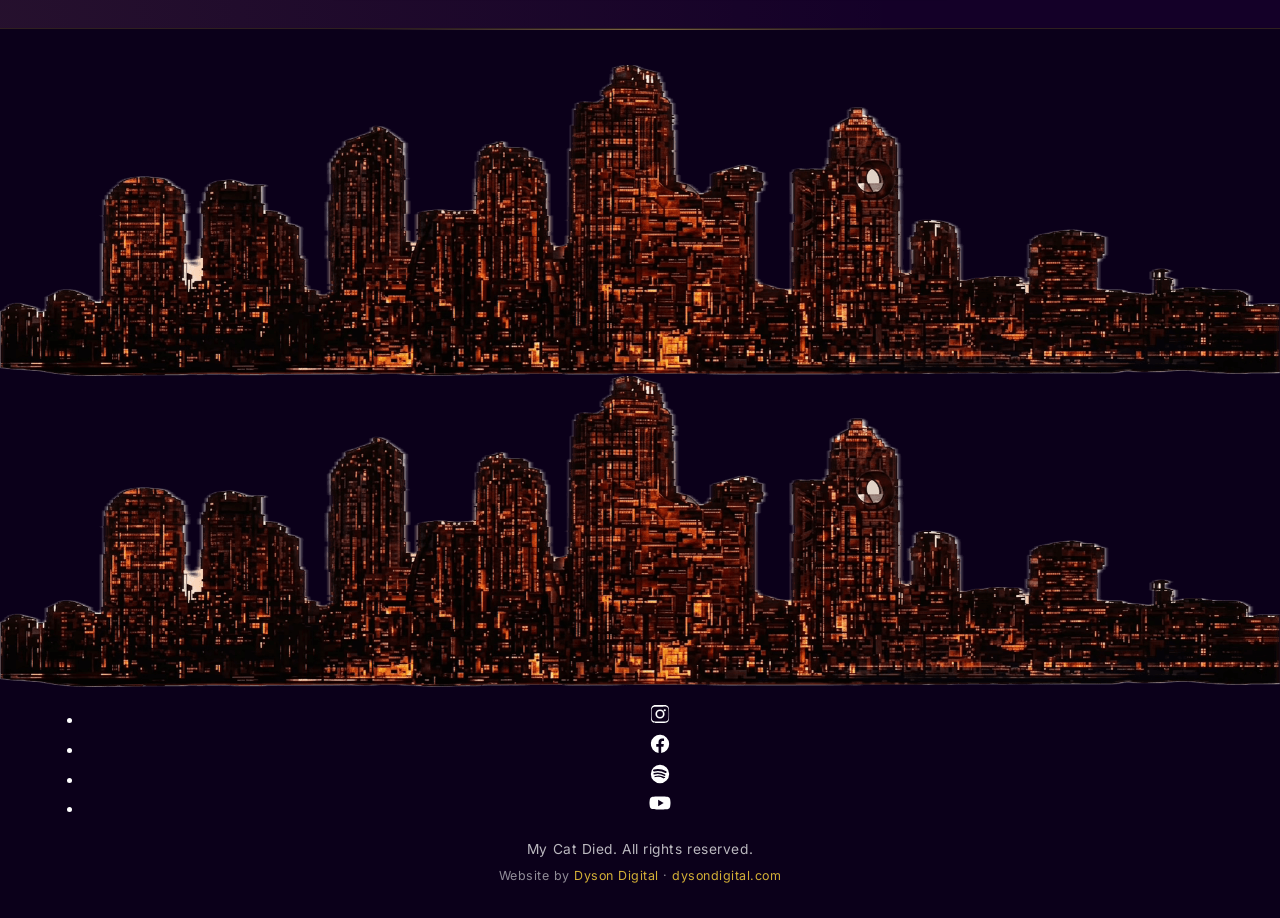
==== commit 43e64b49: "Update favicon links to use new logo" ====
--- a/community.html
+++ b/community.html
@@ -3,7 +3,7 @@
 <head>
   <meta charset="UTF-8" />
   <meta name="viewport" content="width=device-width, initial-scale=1.0" />
-  <meta name="theme-color" content="#140028" />
+  <meta name="theme-color" content="#0b001a" />
 
   <title>Community — My Cat Died Podcast</title>
   <meta name="description" content="Share your story. Suggest a topic. Join the conversation. Support the mission. Proudly part of the After School with Friends Collective." />
@@ -15,9 +15,9 @@
   <meta property="og:image" content="images/collective-stamp.png" />
   <meta property="og:url" content="https://mycatdied.com/community.html" />
 
-  <link rel="icon" type="image/png" href="images/logo-cat.png" />
-  <link rel="apple-touch-icon" href="images/logo-cat.png" />
-  <link rel="shortcut icon" href="images/logo-cat.png" />
+  <link rel="icon" type="image/png" href="images/logo-main.png" />
+  <link rel="apple-touch-icon" href="images/logo-main.png" />
+  <link rel="shortcut icon" href="images/logo-main.png" />
 
   <link rel="preconnect" href="https://fonts.googleapis.com" />
   <link rel="preconnect" href="https://fonts.gstatic.com" crossorigin />
@@ -52,7 +52,11 @@
     })(window, document, "clarity", "script", "w18806kn40");
   </script>
 </head>
-<body>
+<body class="page-community">
+
+  <!-- Community uses its own background, NOT stars -->
+  <div class="page-bg page-bg-community" aria-hidden="true"></div>
+  <div class="page-overlay" aria-hidden="true"></div>
 
   <header class="site-header" id="siteHeader">
     <div class="container header-inner">
@@ -138,8 +142,18 @@
   </main>
 
   <footer class="site-footer">
-    <div class="container">
-      <p class="footer-copy">&copy; 2026 After School Special Podcast. All rights reserved.</p>
+    <div class="footer-cities" aria-hidden="true">
+      <img class="footer-city footer-city-left" src="images/hero-city.png" alt="" loading="lazy" />
+      <img class="footer-city footer-city-right" src="images/hero-city.png" alt="" loading="lazy" />
+    </div>
+    <div class="container footer-inner">
+      <ul class="footer-socials" aria-label="Follow us">
+        <li><a href="https://www.instagram.com/" target="_blank" rel="noopener" aria-label="Instagram"><svg viewBox="0 0 24 24" width="22" height="22" aria-hidden="true"><path fill="currentColor" d="M12 2.2c3.2 0 3.6 0 4.8.1 1.2 0 1.8.2 2.3.4.6.2 1 .5 1.4.9.4.4.7.9.9 1.4.2.5.4 1.1.4 2.3.1 1.2.1 1.6.1 4.7s0 3.5-.1 4.7c0 1.2-.2 1.8-.4 2.3-.2.6-.5 1-.9 1.4-.4.4-.9.7-1.4.9-.5.2-1.1.4-2.3.4-1.2.1-1.6.1-4.8.1s-3.6 0-4.8-.1c-1.2 0-1.8-.2-2.3-.4-.6-.2-1-.5-1.4-.9-.4-.4-.7-.9-.9-1.4-.2-.5-.4-1.1-.4-2.3C2.2 15.5 2.2 15.1 2.2 12s0-3.5.1-4.7c0-1.2.2-1.8.4-2.3.2-.6.5-1 .9-1.4.4-.4.9-.7 1.4-.9.5-.2 1.1-.4 2.3-.4C8.5 2.2 8.9 2.2 12 2.2Zm0 1.8c-3.1 0-3.5 0-4.7.1-1.1 0-1.7.2-2.1.3-.5.2-.9.4-1.3.8-.4.4-.6.8-.8 1.3-.1.4-.3 1-.3 2.1C2.8 9.5 2.8 9.9 2.8 12s0 2.5.1 3.7c0 1.1.2 1.7.3 2.1.2.5.4.9.8 1.3.4.4.8.6 1.3.8.4.1 1 .3 2.1.3 1.2.1 1.6.1 4.7.1s3.5 0 4.7-.1c1.1 0 1.7-.2 2.1-.3.5-.2.9-.4 1.3-.8.4-.4.6-.8.8-1.3.1-.4.3-1 .3-2.1.1-1.2.1-1.6.1-3.7s0-2.5-.1-3.7c0-1.1-.2-1.7-.3-2.1-.2-.5-.4-.9-.8-1.3-.4-.4-.8-.6-1.3-.8-.4-.1-1-.3-2.1-.3C15.5 4 15.1 4 12 4Zm0 3a5 5 0 1 1 0 10 5 5 0 0 1 0-10Zm0 1.8a3.2 3.2 0 1 0 0 6.4 3.2 3.2 0 0 0 0-6.4Zm5.2-2.1a1.2 1.2 0 1 1 0 2.4 1.2 1.2 0 0 1 0-2.4Z"/></svg></a></li>
+        <li><a href="https://www.facebook.com/" target="_blank" rel="noopener" aria-label="Facebook"><svg viewBox="0 0 24 24" width="22" height="22" aria-hidden="true"><path fill="currentColor" d="M22 12a10 10 0 1 0-11.6 9.9v-7H7.9V12h2.5V9.8c0-2.5 1.5-3.9 3.8-3.9 1.1 0 2.2.2 2.2.2v2.5H15c-1.2 0-1.6.7-1.6 1.5V12h2.8l-.5 2.9h-2.4v7A10 10 0 0 0 22 12Z"/></svg></a></li>
+        <li><a href="https://open.spotify.com/show/7yxQ1P6vtBlSaiVeNswRfO" target="_blank" rel="noopener" aria-label="Spotify"><svg viewBox="0 0 24 24" width="22" height="22" aria-hidden="true"><path fill="currentColor" d="M12 2a10 10 0 1 0 10 10A10 10 0 0 0 12 2Zm4.6 14.4a.7.7 0 0 1-1 .2A12 12 0 0 0 7 15.4a.7.7 0 1 1-.4-1.3 13.4 13.4 0 0 1 10.6 1.3.7.7 0 0 1 .4.9Zm1.2-2.7a.9.9 0 0 1-1.2.3 14.6 14.6 0 0 0-10.5-1.5.9.9 0 1 1-.5-1.7A16.4 16.4 0 0 1 17.6 12.5a.9.9 0 0 1 .2 1.2Zm.1-2.8a17.5 17.5 0 0 0-12-1.7 1.1 1.1 0 1 1-.6-2.1 19.7 19.7 0 0 1 13.5 1.9 1.1 1.1 0 0 1-1 1.9Z"/></svg></a></li>
+        <li><a href="https://www.youtube.com/" target="_blank" rel="noopener" aria-label="YouTube"><svg viewBox="0 0 24 24" width="22" height="22" aria-hidden="true"><path fill="currentColor" d="M23 7.6a3 3 0 0 0-2.1-2.1C19.1 5 12 5 12 5s-7.1 0-8.9.5A3 3 0 0 0 1 7.6 31 31 0 0 0 .5 12 31 31 0 0 0 1 16.4a3 3 0 0 0 2.1 2.1C4.9 19 12 19 12 19s7.1 0 8.9-.5a3 3 0 0 0 2.1-2.1A31 31 0 0 0 23.5 12 31 31 0 0 0 23 7.6ZM10 15.5v-7l6 3.5Z"/></svg></a></li>
+      </ul>
+      <p class="footer-copy">My Cat Died. All rights reserved.</p>
       <p class="footer-credit">Website by <a href="https://dysondigital.com/" target="_blank" rel="noopener">Dyson Digital</a> &middot; <a href="https://dysondigital.com/" target="_blank" rel="noopener">dysondigital.com</a></p>
     </div>
   </footer>
